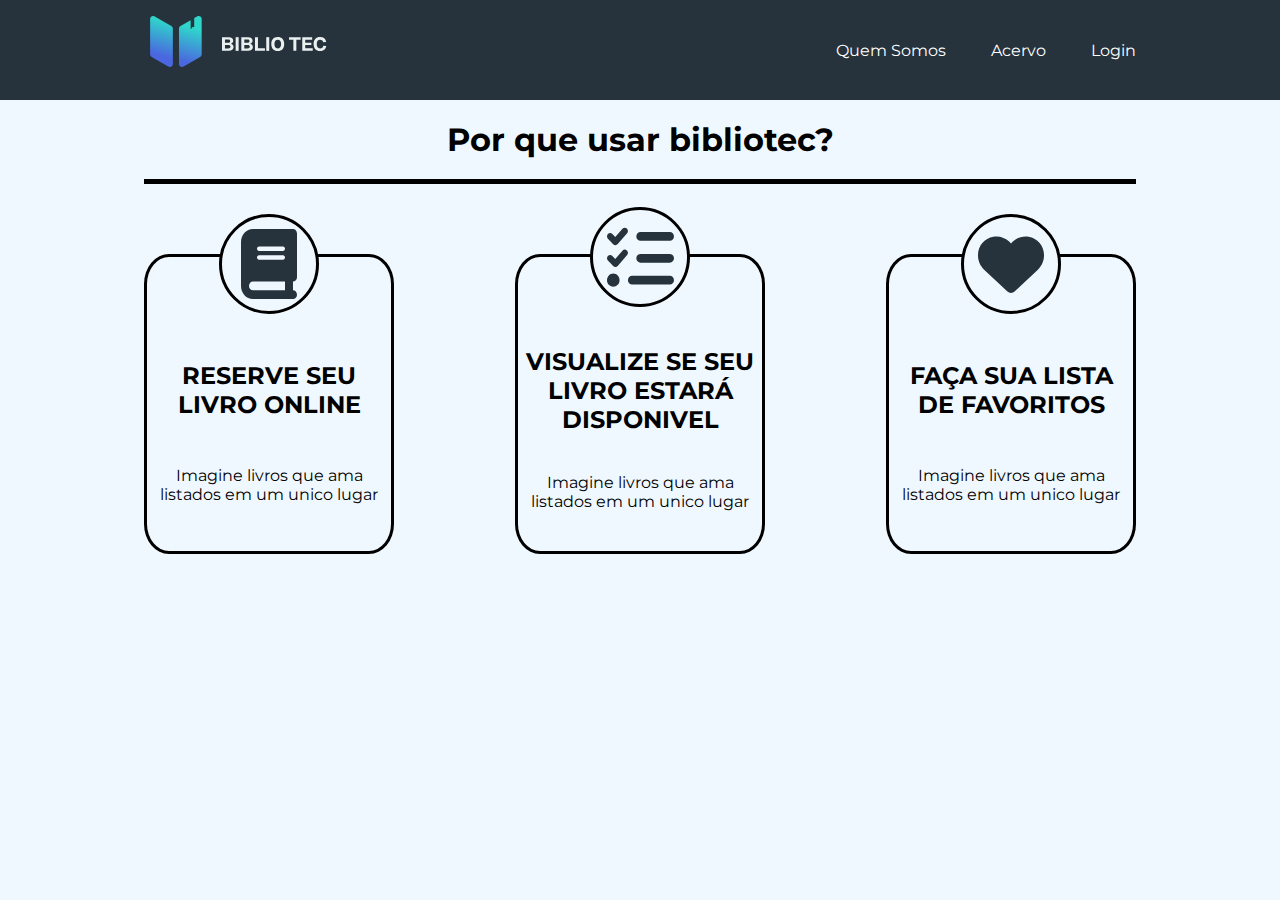
==== index.html @ 1a400de2 "BibliotecAtu" ====
<!DOCTYPE html>
<html lang="pt-BR">
<head>
    <meta charset="UTF-8">
    <meta name="viewport" content="width=device-width, initial-scale=1.0">
    <title>BIBLIOTEC</title>
    <link rel="stylesheet" href="css/home.css">
</head>
<body>
    <header> 
       
        <div class="layout-grid header-flex"> 
        <img src="imagem/logo-desktop.svg" alt="Livro aberto com o texto Bibliotec ao seu lado">

        <nav>
        <a href="">Quem Somos</a>
        <a href="">Acervo</a>
        <a href="">Login</a>
        </nav>
        </div>
    </header>

    <main>
<section class="layout-grid bibliotec-flex">
        <h1>Por que usar bibliotec?</h1>
        
    </div>
    
    
    <article>
        <div class="borda">
            <img src="imagem/book-solid.svg" alt="Reserve o livro">
        </div>
    <h2>RESERVE SEU LIVRO ONLINE</h2>
    <p>Imagine livros que ama listados em um unico lugar</p>
    </article>

    <article>
        <div class="borda">
            <img src="imagem/check-solid.svg" alt="visualize">
        </div>
    <h2>VISUALIZE SE SEU LIVRO ESTARÁ DISPONIVEL</h2>
    <p>Imagine livros que ama listados em um unico lugar</p>
    </article>

    <article>
        <div class="borda">
            <img src="imagem/heart-solid.svg" alt="favoritos">
        </div>
    <h2>FAÇA SUA LISTA DE FAVORITOS</h2>
    <p>Imagine livros que ama listados em um unico lugar</p>
    </article>
    
</section>

    

    </main>

    <footer>

    </footer>

</body>
</html>
---- css/home.css ----
@import url('https://fonts.googleapis.com/css2?family=Montserrat:ital,wght@0,100..900;1,100..900&display=swap');


*{
    margin: 0;
    padding: 0;
    box-sizing: border-box;
}

body{
    background-color: aliceblue;
    display:flex;
    flex-wrap: wrap;
    font-family: "Montserrat",system-ui;
}

header{
    background-color: #26333D;
    height: 100px;
    width: 100%;
    display: flex;
    justify-content: center;
    
}

header nav{
    width:300px;
    height:100%;
    display: flex;
    align-items: center;
    justify-content: space-between;
    border:;
}

nav a{
    color: white;
    text-decoration: none;
}

nav a:hover {
}

.layout-grid{
    margin:0 auto;
    border:  ;
    max-width: 992px;
    width: 100%;
}

.header-flex{
    display: flex;
    align-items: center;
    justify-content: space-between;
}

h1 {
    align-items: center;
    justify-content: space-between;
    text-align: center;
    border-bottom: 2px solid ;
    border-width: 5px;
    margin-bottom: 70px;
    margin-top: 20px;
    width: 100%;
    padding-bottom: 20px;
    font-family: "Montserrat", system-ui,
}

section{
    display: flex;
    text-align: center;
    flex-wrap: wrap;
    justify-content: space-between ;
}
main{
    width: 100%;
    height: 100px;
}

main article{
    height: 300px;
    width: 250px;
    box-sizing: border-box;
    border: 3px solid ;
    border-radius: 10%;
    display: flex;
    flex-direction: column;
    justify-content: space-evenly;
    align-items: center;
    
}


.bibliotec-flex{
    display: flex;
    flex-wrap: wrap;
    align-items: center;
    justify-content: space-between;
    border-top: -90;
    flex-wrap: wrap;
}

.borda {
    border-top: -120;
    border: 3px solid;
    border-radius: 100px;
    width: 100px;
    height: 100px;
    display: flex;
    align-items: center;
    justify-content: center;
    margin-top: -90px;
    background-color: aliceblue;
}

article div.borda{
    display: flex;
    justify-content: center;
}

.titulo{
    align-items: center;
    display: flex;
    justify-content: center;
    width: 100%;
}
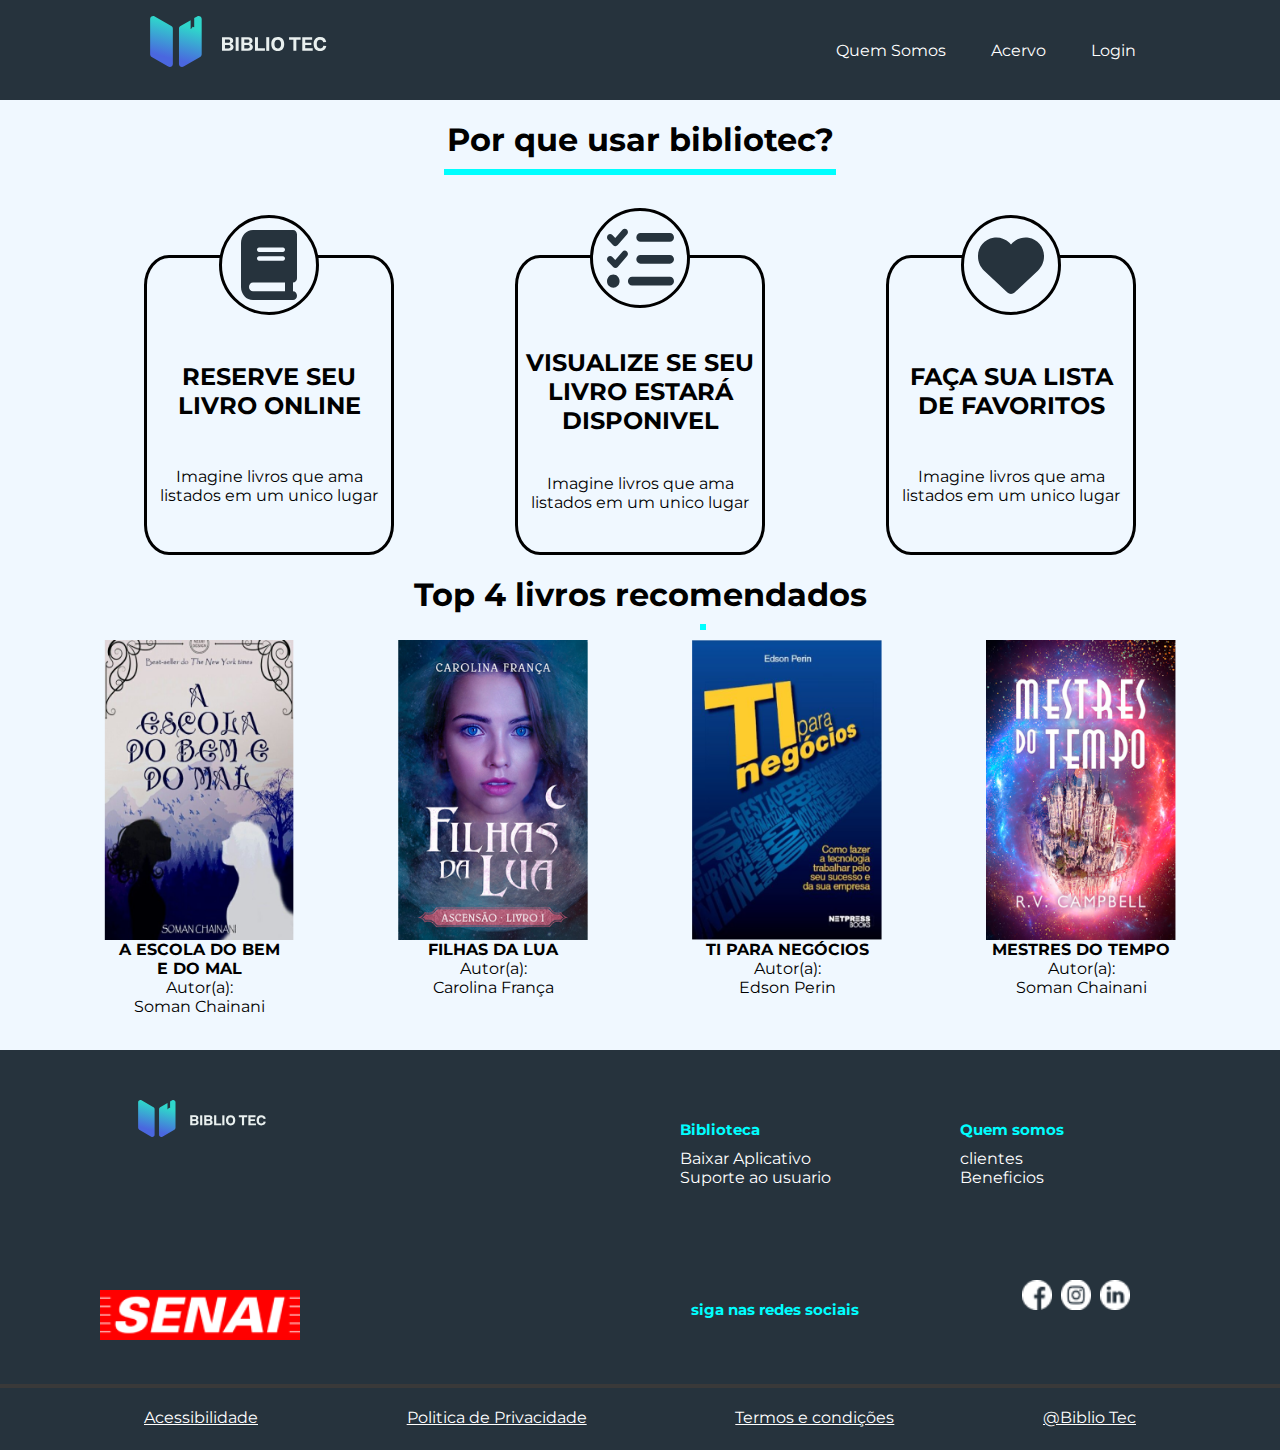
==== commit 7a539543: "atualizando biblio" ====
--- a/index.html
+++ b/index.html
@@ -1,65 +1,143 @@
 <!DOCTYPE html>
 <html lang="pt-BR">
+
 <head>
     <meta charset="UTF-8">
     <meta name="viewport" content="width=device-width, initial-scale=1.0">
     <title>BIBLIOTEC</title>
     <link rel="stylesheet" href="css/home.css">
 </head>
+
 <body>
-    <header> 
-       
-        <div class="layout-grid header-flex"> 
-        <img src="imagem/logo-desktop.svg" alt="Livro aberto com o texto Bibliotec ao seu lado">
+    <header>
 
-        <nav>
-        <a href="">Quem Somos</a>
-        <a href="">Acervo</a>
-        <a href="">Login</a>
-        </nav>
+        <div class="layout-grid header-flex">
+            <img src="./imagem/logo-desktop.svg" alt="Livro aberto com o texto Bibliotec ao seu lado">
+
+            <nav>
+                <a href="">Quem Somos</a>
+                <a href="">Acervo</a>
+                <a href="">Login</a>
+            </nav>
         </div>
     </header>
 
     <main>
-<section class="layout-grid bibliotec-flex">
-        <h1>Por que usar bibliotec?</h1>
-        
-    </div>
-    
-    
-    <article>
-        <div class="borda">
-            <img src="imagem/book-solid.svg" alt="Reserve o livro">
-        </div>
-    <h2>RESERVE SEU LIVRO ONLINE</h2>
-    <p>Imagine livros que ama listados em um unico lugar</p>
-    </article>
+        <section class="layout-grid bibliotec-flex">
+            <h1>Por que usar bibliotec?</h1>
+            <hr class="hrmenor">
 
-    <article>
-        <div class="borda">
-            <img src="imagem/check-solid.svg" alt="visualize">
-        </div>
-    <h2>VISUALIZE SE SEU LIVRO ESTARÁ DISPONIVEL</h2>
-    <p>Imagine livros que ama listados em um unico lugar</p>
-    </article>
 
-    <article>
-        <div class="borda">
-            <img src="imagem/heart-solid.svg" alt="favoritos">
-        </div>
-    <h2>FAÇA SUA LISTA DE FAVORITOS</h2>
-    <p>Imagine livros que ama listados em um unico lugar</p>
-    </article>
-    
-</section>
 
-    
+
+            <article>
+                <div class="borda">
+                    <img src="./imagem/book-solid.svg" alt="Reserve o livro">
+                </div>
+                <h2>RESERVE SEU LIVRO ONLINE</h2>
+                <p>Imagine livros que ama listados em um unico lugar</p>
+            </article>
+
+            <article>
+                <div class="borda">
+                    <img src="./imagem/check-solid.svg" alt="visualize">
+                </div>
+                <h2>VISUALIZE SE SEU LIVRO ESTARÁ DISPONIVEL</h2>
+                <p>Imagine livros que ama listados em um unico lugar</p>
+            </article>
+
+            <article>
+                <div class="borda">
+                    <img src="./imagem/heart-solid.svg" alt="favoritos">
+                </div>
+                <h2>FAÇA SUA LISTA DE FAVORITOS</h2>
+                <p>Imagine livros que ama listados em um unico lugar</p>
+            </article>
+        </section>
+
+        <section class="titulo">
+            <div>
+                <h1> Top 4 livros recomendados </h1>
+            </div>
+            <hr class="hrmaior">
+
+            <article class="favoritos">
+                <img src="./imagem/livro1.png" alt="livro1">
+                <h4>A ESCOLA DO BEM </h4>
+                <h4> E DO MAL </h4>
+                <p> Autor(a):</p>
+                <p> Soman Chainani</p>
+
+            </article>
+
+            <article class="favoritos">
+                <img src="./imagem/livro2.png" alt="livro2">
+                <h4> FILHAS DA LUA</h4>
+                <p> Autor(a):</p>
+                <p> Carolina França</p>
+            </article>
+
+            <article class="favoritos">
+                <img src="./imagem/livro3.png" alt="livro3">
+                <h4>TI PARA NEGÓCIOS</h4>
+                <p> Autor(a):</p>
+                <p> Edson Perin</p>
+            </article>
+
+            <article class="favoritos">
+                <img src="./imagem/livro4.png" alt="livro4">
+                <h4>MESTRES DO TEMPO</h4>
+                <p> Autor(a):</p>
+                <p> Soman Chainani</p>
+            </article>
+
+        </section>
+
 
     </main>
 
     <footer>
+        <div class="Layout-grid footer-flex">
+            
+                <div class="logo-footer">
+                    <img src="./imagem/logo-desktop.svg" alt="logo">
+                    <img src="./imagem/logo-senai-vermelho.png" alt="senailogo">
+                </div>
+                    <nav class="nav-footer">
+                        <div class="conteudo">
+                            <h1>Biblioteca</h5>
+                            <p>Baixar Aplicativo</p>
+                            <p> Suporte ao usuario</p>
+                        </div>
 
+                        <div class="conteudoS">
+                            <h1> Quem somos</h5>
+                            <p> clientes</p>
+                            <p>Beneficios</p> 
+                        </div>
+
+                        <div class="navSiga">
+                            <h1>siga nas redes sociais</p>
+                        </div>
+                        <div class="navIMG">
+                            <img src="./imagem/facebook-icon.png" alt="">
+                            <img src="imagem/instagram-icon.png" alt="">
+                            <img src="imagem/linkedin-icon.png" alt="">
+                        </div>
+                    </nav>
+        </div>
+
+        <hr>
+
+        <section class="layout-grid link">
+            <a class="link" href="#">Acessibilidade</a>
+            <a class="link" href ="#">Politica de Privacidade</a>
+            <a class="link" href ="#">Termos e condições</a>
+            <a class="link" href ="#">@Biblio Tec</a>
+        </section>
     </footer>
 
+
 </body>
+
 </html>--- a/css/home.css
+++ b/css/home.css
@@ -1,4 +1,3 @@
-
 @import url('https://fonts.googleapis.com/css2?family=Montserrat:ital,wght@0,100..900;1,100..900&display=swap');
 
 
@@ -30,7 +29,6 @@
     display: flex;
     align-items: center;
     justify-content: space-between;
-    border:;
 }
 
 nav a{
@@ -38,12 +36,13 @@
     text-decoration: none;
 }
 
-nav a:hover {
+footer a:hover {
+    color: white;
+    text-decoration: none;
 }
 
 .layout-grid{
     margin:0 auto;
-    border:  ;
     max-width: 992px;
     width: 100%;
 }
@@ -54,31 +53,55 @@
     justify-content: space-between;
 }
 
+.footer-flex {
+    display: flex;
+    align-items: center;
+    justify-content: space-between;
+    margin-top: 50px;
+    margin-right: 150px;
+    margin-left: 100px;
+}
+
 h1 {
-    align-items: center;
-    justify-content: space-between;
+    width: 100%;
+    
+    margin-bottom: 10px; /* Adjust margin as needed */
+    margin-top: 20px;
+    font-family: "Montserrat", system-ui;
+}
+.titulo{
+    width: 100%;
+}
+
+.hrmenor{
+    border:  3px solid aqua;
+    box-sizing: border-box;
+    width: 100%;
+    margin-left: 300px;
+    margin-right: 300px;
+}
+.hrmaior{
+    border:  3px solid aqua;
+    box-sizing: border-box;
+    width: 100%;
+    margin-left: 700px;
+    margin-right: 700px;
+}
+
+
+section{
+    display: flex;
     text-align: center;
-    border-bottom: 2px solid ;
-    border-width: 5px;
-    margin-bottom: 70px;
-    margin-top: 20px;
-    width: 100%;
-    padding-bottom: 20px;
-    font-family: "Montserrat", system-ui,
-}
-
-section{
-    display: flex;
-    text-align: center;
     flex-wrap: wrap;
     justify-content: space-between ;
 }
 main{
     width: 100%;
-    height: 100px;
-}
-
-main article{
+    height: 950px;
+}
+
+.bibliotec-flex article{
+    margin-top: 80px;
     height: 300px;
     width: 250px;
     box-sizing: border-box;
@@ -99,6 +122,7 @@
     justify-content: space-between;
     border-top: -90;
     flex-wrap: wrap;
+    width: 100%;
 }
 
 .borda {
@@ -120,9 +144,125 @@
 }
 
 .titulo{
-    align-items: center;
-    display: flex;
-    justify-content: center;
-    width: 100%;
-}
-
+   /* align-items: center;*/
+    display: flex;
+    justify-content: space-evenly;
+    width: 100%;
+
+}
+
+.livroLayoutGrid{
+    
+        margin:0 auto;
+        max-width: 992px;
+        width: 100%;
+}
+
+h3 {
+
+    margin-top: 130px;
+    margin-bottom:80px ;
+    width: 100%;
+    height: 100%;
+    font-family: "Montserrat", system-ui;
+    display: flex;
+    justify-content: center;
+    align-items: center;
+}
+
+.recomendados-flex{
+    display: flex;
+    width: 100%;
+    flex-wrap: wrap;
+    justify-content: space-between;
+}
+     
+.recomendados-flex .favoritos {
+    text-align: center;
+    display: flex;
+    flex-direction: column;
+    justify-content: space-between;
+   
+}
+
+.favoritos img {
+    
+    width: 190px;
+    height: 300px;
+    display: flex;
+    margin-top: 10px;
+   
+}
+
+footer{
+    background-color: #26333D;
+    height: 400px;
+    width: 100%;
+}
+
+.conteudo{
+        height: 70%;
+        width: 170px;
+        margin-right: 50px;
+}
+
+.logo-footer {
+    border: 2px;
+    height: 240px;
+    width: 240px;
+    display: flex;
+    flex-direction: column;
+    justify-content: space-between;
+}
+
+.nav-footer {
+    width: 450px;
+    height: 240px;
+    border: 3px;
+    display: flex;
+    justify-content: space-between;
+    flex-wrap: wrap;
+}
+
+footer img{
+    height:50px ;
+    width: 200px;
+    
+    flex-direction: column ;
+}
+
+.conteudoS{
+        height: 70%;
+        width: 170px;
+}
+
+.navSiga{
+    margin-left:11px;
+    display: flex;
+    justify-content: space-between;
+}
+.navIMG img {
+    height: 30px;
+    width: 30px;
+    margin-left: 5px;
+}
+
+footer h1{
+    color: aqua;
+    font-size: 15px;
+}
+
+footer hr {
+    border: 2px solid rgb(57, 57, 57);
+    margin-top: 44px;
+}
+
+.link{
+    display: flex;
+    justify-content: space-between;
+    margin-top: 10px;
+    color: white;
+}
+ footer p {
+    color: white;
+}
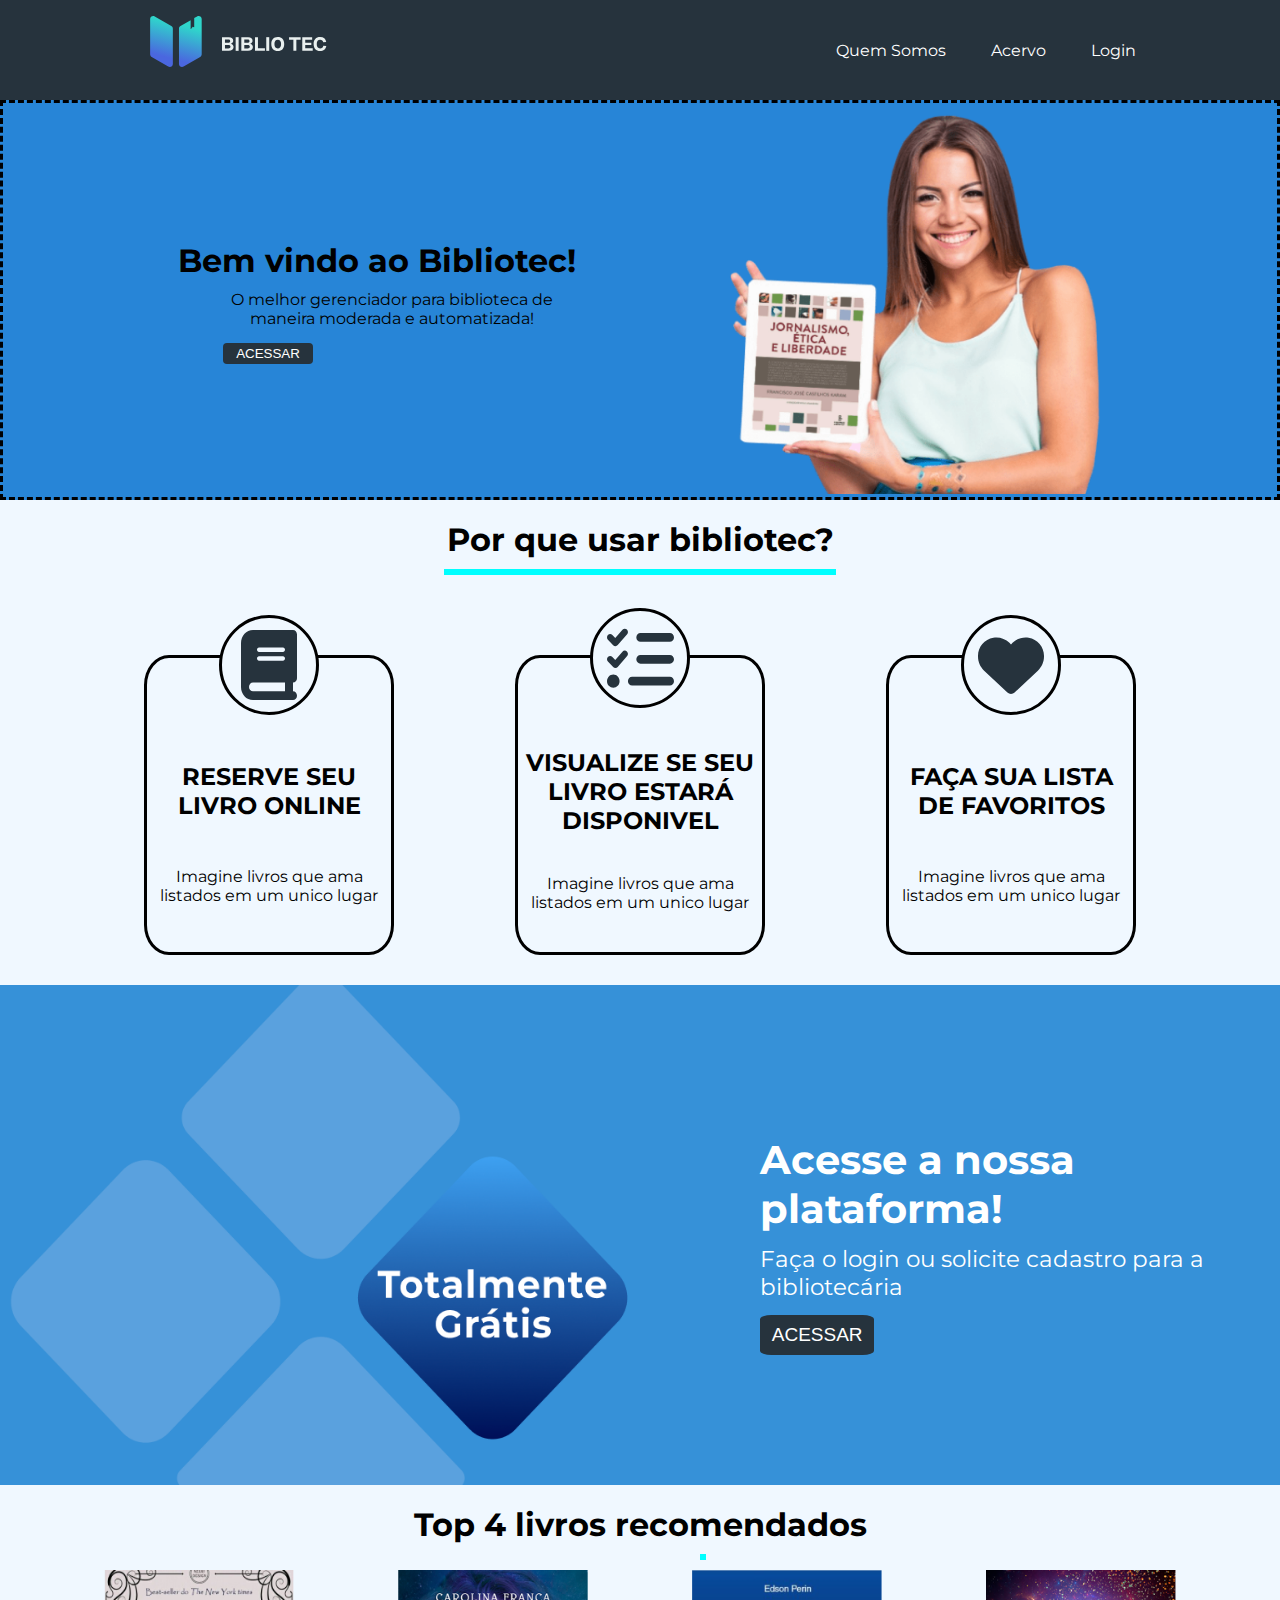
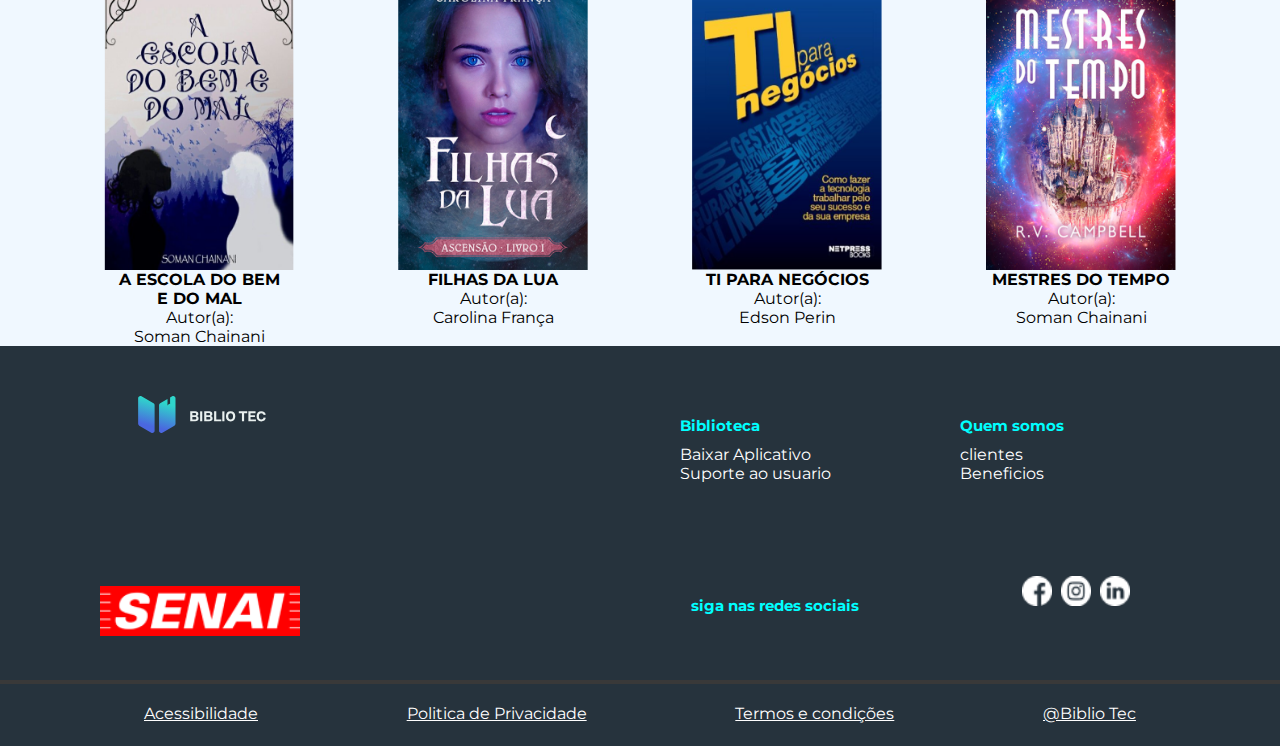
==== commit c0d88f49: "AtualizandoBibliotec" ====
--- a/index.html
+++ b/index.html
@@ -13,7 +13,6 @@
 
         <div class="layout-grid header-flex">
             <img src="./imagem/logo-desktop.svg" alt="Livro aberto com o texto Bibliotec ao seu lado">
-
             <nav>
                 <a href="">Quem Somos</a>
                 <a href="">Acervo</a>
@@ -23,6 +22,20 @@
     </header>
 
     <main>
+        <section class="banner">
+            <div class="layout-grid banner-flex">
+                <div class="banner-info">
+                    <h1>Bem vindo ao Bibliotec!</h1>
+                    <p>O melhor gerenciador para biblioteca de <br>
+                         maneira moderada e automatizada!</p>
+                    <button>ACESSAR</button>
+                </div>
+                <img src="imagem/banner-mulher-livro.png" alt="sla">
+            </div>
+        </section>
+
+
+
         <section class="layout-grid bibliotec-flex">
             <h1>Por que usar bibliotec?</h1>
             <hr class="hrmenor">
@@ -54,6 +67,15 @@
                 <p>Imagine livros que ama listados em um unico lugar</p>
             </article>
         </section>
+
+        <div class="totalmente">
+            <img src="imagem/totalmente-gratis.png" alt="">
+            <article>
+            <h1>Acesse a nossa plataforma!</h1>
+            <p>Faça o login ou solicite cadastro para a bibliotecária</p>
+            <button>ACESSAR</button>
+        </article>
+        </div>
 
         <section class="titulo">
             <div>
@@ -93,47 +115,48 @@
 
         </section>
 
+        
 
     </main>
 
     <footer>
         <div class="Layout-grid footer-flex">
-            
-                <div class="logo-footer">
-                    <img src="./imagem/logo-desktop.svg" alt="logo">
-                    <img src="./imagem/logo-senai-vermelho.png" alt="senailogo">
+
+            <div class="logo-footer">
+                <img src="./imagem/logo-desktop.svg" alt="logo">
+                <img src="./imagem/logo-senai-vermelho.png" alt="senailogo">
+            </div>
+            <nav class="nav-footer">
+                <div class="conteudo">
+                    <h1>Biblioteca</h5>
+                        <p>Baixar Aplicativo</p>
+                        <p> Suporte ao usuario</p>
                 </div>
-                    <nav class="nav-footer">
-                        <div class="conteudo">
-                            <h1>Biblioteca</h5>
-                            <p>Baixar Aplicativo</p>
-                            <p> Suporte ao usuario</p>
-                        </div>
 
-                        <div class="conteudoS">
-                            <h1> Quem somos</h5>
-                            <p> clientes</p>
-                            <p>Beneficios</p> 
-                        </div>
+                <div class="conteudoS">
+                    <h1> Quem somos</h5>
+                        <p> clientes</p>
+                        <p>Beneficios</p>
+                </div>
 
-                        <div class="navSiga">
-                            <h1>siga nas redes sociais</p>
-                        </div>
-                        <div class="navIMG">
-                            <img src="./imagem/facebook-icon.png" alt="">
-                            <img src="imagem/instagram-icon.png" alt="">
-                            <img src="imagem/linkedin-icon.png" alt="">
-                        </div>
-                    </nav>
+                <div class="navSiga">
+                    <h1>siga nas redes sociais</p>
+                </div>
+                <div class="navIMG">
+                    <img src="./imagem/facebook-icon.png" alt="">
+                    <img src="imagem/instagram-icon.png" alt="">
+                    <img src="imagem/linkedin-icon.png" alt="">
+                </div>
+            </nav>
         </div>
 
         <hr>
 
         <section class="layout-grid link">
             <a class="link" href="#">Acessibilidade</a>
-            <a class="link" href ="#">Politica de Privacidade</a>
-            <a class="link" href ="#">Termos e condições</a>
-            <a class="link" href ="#">@Biblio Tec</a>
+            <a class="link" href="#">Politica de Privacidade</a>
+            <a class="link" href="#">Termos e condições</a>
+            <a class="link" href="#">@Biblio Tec</a>
         </section>
     </footer>
 
--- a/css/home.css
+++ b/css/home.css
@@ -88,6 +88,12 @@
     margin-right: 700px;
 }
 
+.ohr{
+    border: 3px solid aqua;
+    box-sizing: border-box;
+    width: 80%;
+    margin-left: 50px;
+}
 
 section{
     display: flex;
@@ -97,7 +103,7 @@
 }
 main{
     width: 100%;
-    height: 950px;
+    height: auto;
 }
 
 .bibliotec-flex article{
@@ -266,3 +272,100 @@
  footer p {
     color: white;
 }
+
+.banner{
+    width: 100%;
+    height: 400px;
+    border: 3px dashed black;
+    background-color: #2785d7;
+}
+.banner img{
+    width: 42%;
+    height: 388px;
+
+}
+
+.banner-info{
+    width: 50%;
+    height: 40%;
+    display: flex;
+    flex-direction: column;
+    justify-content: center;
+    align-items: center;
+}
+.banner-info p{margin: top 10px ;}
+
+
+
+section.banner{
+    display: flex;
+    justify-content: space-between;
+}
+
+.banner-flex{
+    display: flex;
+    align-items: center;
+    justify-content: space-between;
+
+}
+
+div.banner-info h1{
+    margin-right: 6%;
+}
+
+div.banner-info button {
+    margin-bottom: 3%;
+    margin-top: 3%;
+    margin-right: 50%;
+    background-color: #26333D;
+    border-radius: 4px;
+    width: 90px;
+    height: 30px;
+    border: none;
+    color: white;
+}
+
+
+div.totalmente img{
+    width: 50%;
+}
+
+.totalmente{
+    background-color: #3691d8;
+    display: flex;
+    margin-top: 30px;
+    height: 500px;
+}
+
+.totalmente article {
+    height: 500px;
+    width: 50%;
+    display: flex;
+    flex-direction: column;
+    justify-content: center;
+    align-items: flex-start;
+    margin-left: 120px;
+}
+
+.totalmente article h1 {
+    color: white;
+    font-size: 40px;
+    height: 100px;
+}
+
+.totalmente article p {
+    color: white;
+    font-size: 23px;
+    height: 60px;
+}
+
+.totalmente article button {
+    margin-top: 10px;
+    background-color: #26333D;
+    color: white;
+    border: none;
+    height: 8%;
+    width: 22%;
+    border-radius: 10%;
+    font-size: 19px;
+}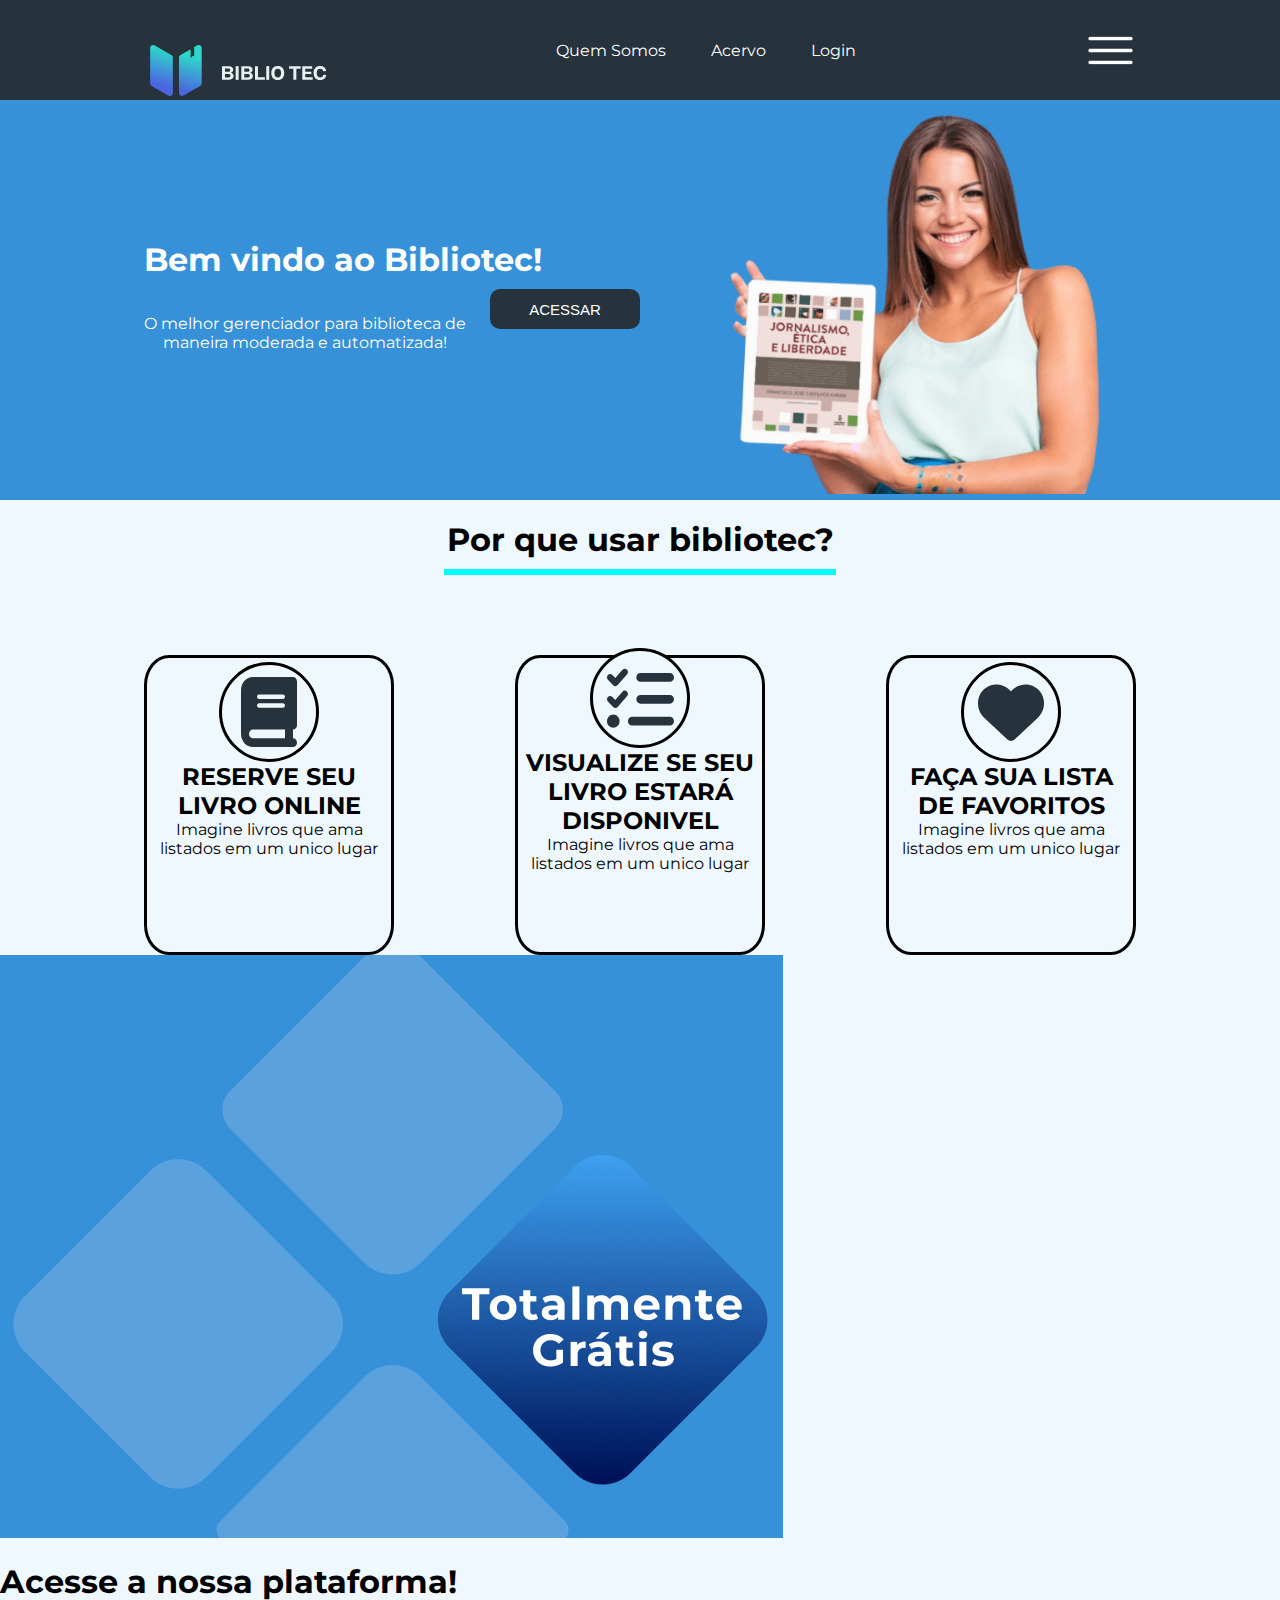
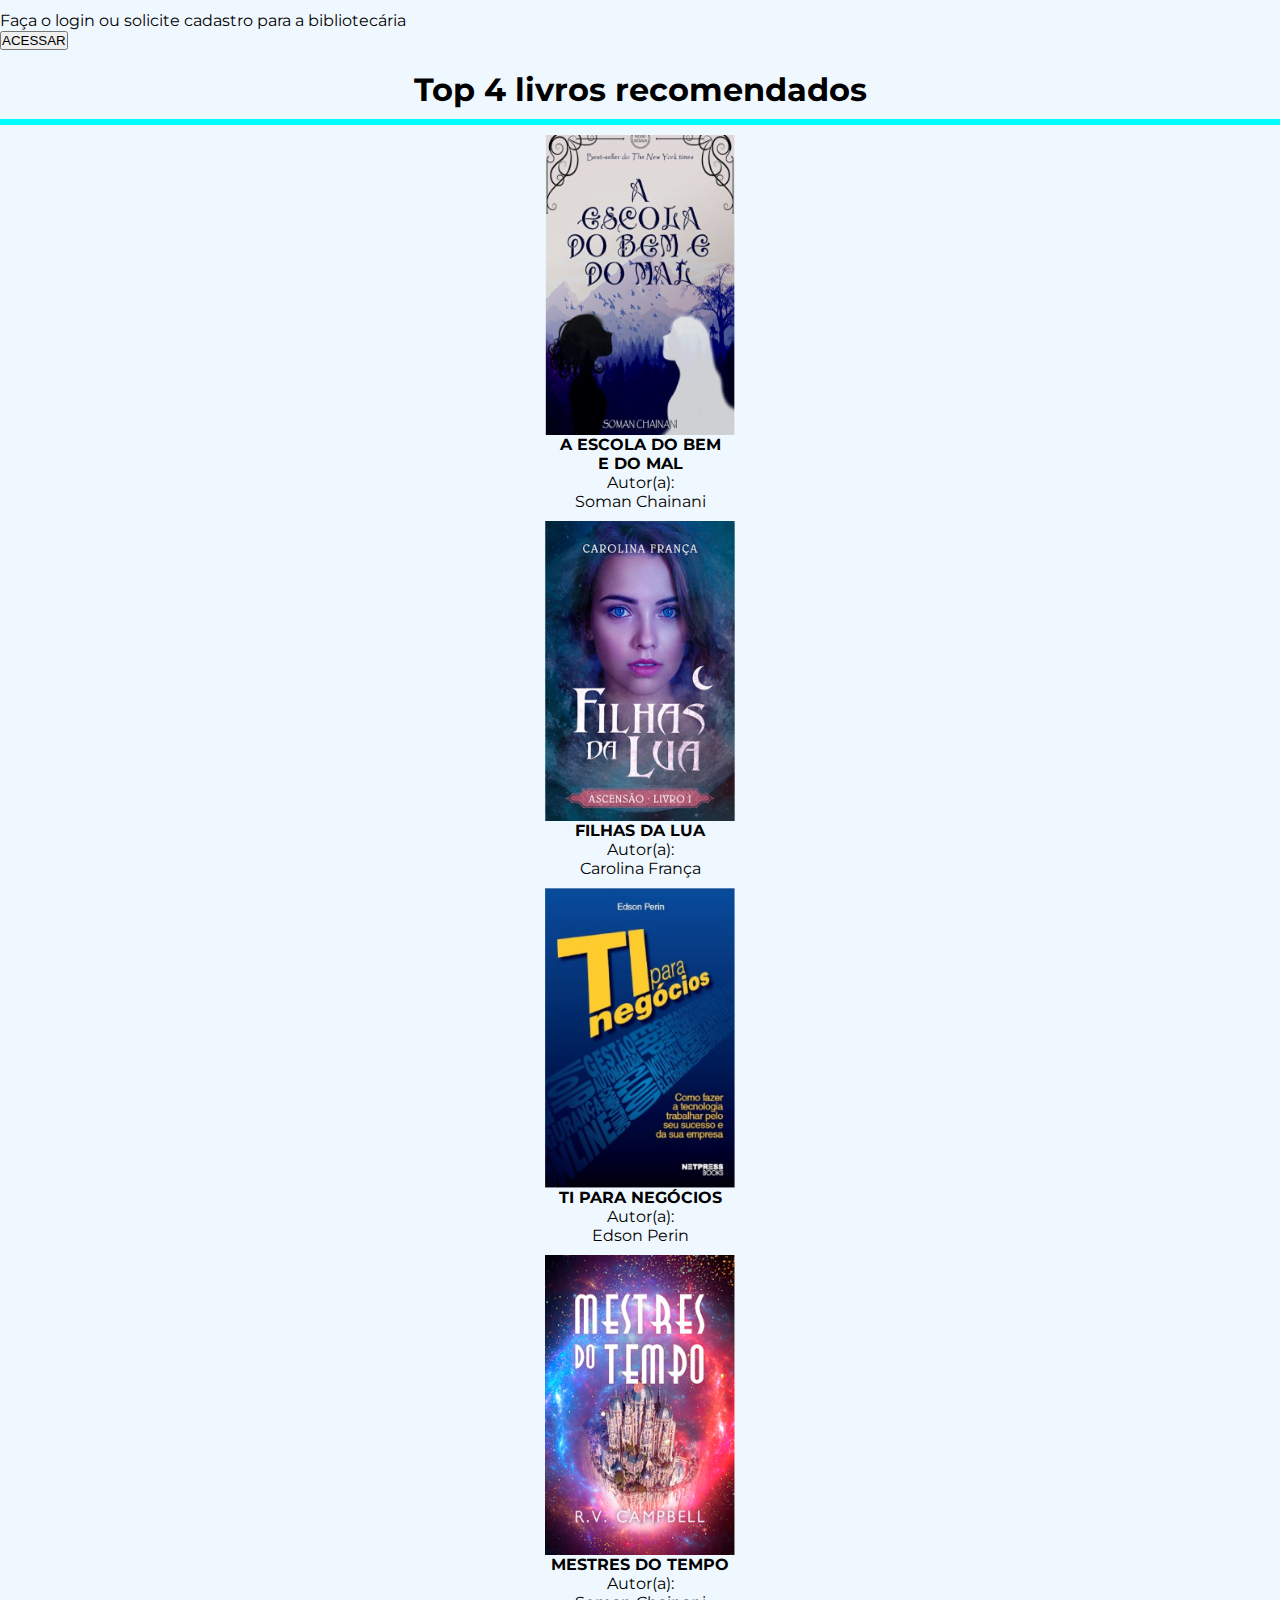
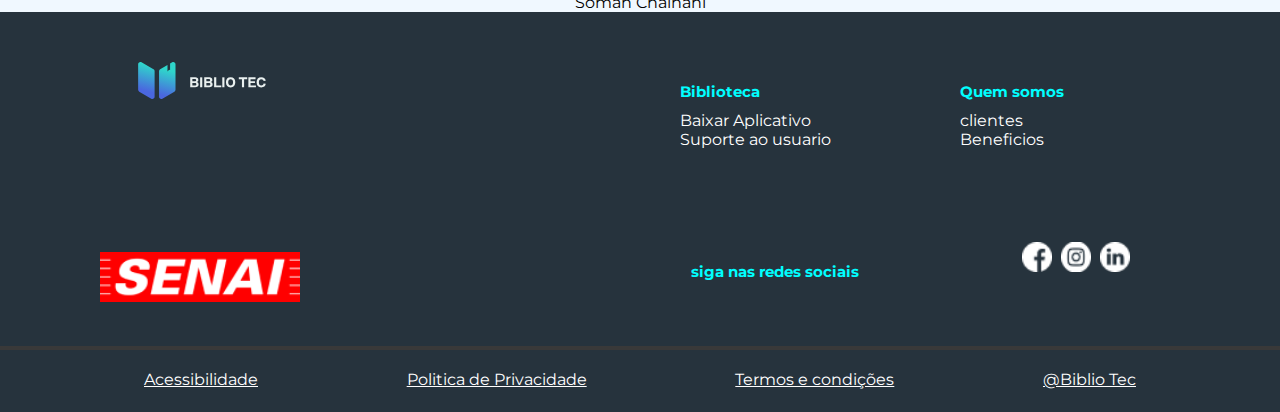
==== commit 62d2253e: "Atualizando" ====
--- a/index.html
+++ b/index.html
@@ -12,13 +12,18 @@
     <header>
 
         <div class="layout-grid header-flex">
-            <img src="./imagem/logo-desktop.svg" alt="Livro aberto com o texto Bibliotec ao seu lado">
-            <nav>
+            <div class="imagemlogo">
+            <img src="./imagem/logo-desktop.svg" alt="Livro aberto com o texto Bibliotec ao seu lado"></div>
+            <nav id="menu" class="menu">
                 <a href="">Quem Somos</a>
                 <a href="">Acervo</a>
                 <a href="">Login</a>
             </nav>
+        <img src="./imagem/menu-hamburger.png" alt="Hamburguerzinho">
+    
         </div>
+
+        
     </header>
 
     <main>
@@ -160,7 +165,10 @@
         </section>
     </footer>
 
-
+<script>function mostrarMenu(){
+    document.getElementById("menu").classList.toggle("mostrar-menu");
+}
+</script>
 </body>
 
 </html>--- a/css/home.css
+++ b/css/home.css
@@ -88,12 +88,6 @@
     margin-right: 700px;
 }
 
-.ohr{
-    border: 3px solid aqua;
-    box-sizing: border-box;
-    width: 80%;
-    margin-left: 50px;
-}
 
 section{
     display: flex;
@@ -101,6 +95,9 @@
     flex-wrap: wrap;
     justify-content: space-between ;
 }
+/* section.titulo {
+    
+} */
 main{
     width: 100%;
     height: auto;
@@ -273,99 +270,174 @@
     color: white;
 }
 
-.banner{
+.banner {
     width: 100%;
     height: 400px;
-    border: 3px dashed black;
-    background-color: #2785d7;
-}
-.banner img{
+    /* border: 3px dashed black; */
+    background-color: #3691d8;
+}
+
+.banner img {
     width: 42%;
     height: 388px;
-
-}
-
-.banner-info{
+}
+
+.banner-info {
     width: 50%;
     height: 40%;
     display: flex;
+    justify-content: space-between;
+    flex-wrap: wrap;
+    align-items: flex-start;
+    
+    
+}
+
+.banner-info p{
+    color: white;
+    margin-top: 25px;
+    margin-bottom: 40px;
+
+    
+}
+
+.banner h1 {
+    color: white;
+    display: flex;
+    justify-content: flex-start;
+}
+
+
+
+
+.banner-flex {
+    display: flex;
+    justify-content: space-between;
+    align-items: center ;
+}
+
+.banner-info button, .totalmente-gratis button {
+    background-color: #26333D;
+    color: white;
+    font-size: 15px;
+    height: 40px;
+    width: 150px;
+    padding: 10px 20px 10px 20px;
+    border-radius: 10px;
+    border: none;
+    text-transform: uppercase;
+}
+
+.totalmente-gratis img {
+    width: 440px;
+    align-self: flex-end;
+}
+
+.totalmente-gratis {
+    /* border: 3px solid red; */
+    margin-top: 3%;
+    background-color: #3691d8;
+    height: 330px;
+}
+
+.totalmente-flex {
+    justify-content: space-between;
+    align-items: center;
+    display: flex;
+    /* border: 2px solid red; */
+}
+
+.totalmente-gratis article {
+    border: 3px solid red;
+  
+    display: flex;
+    justify-content: space-between;
+    color: white;
+    width: 50%;
+    display: flex;
+    justify-content: center;
     flex-direction: column;
-    justify-content: center;
-    align-items: center;
-}
-.banner-info p{margin: top 10px ;}
-
-
-
-section.banner{
-    display: flex;
-    justify-content: space-between;
-}
-
-.banner-flex{
-    display: flex;
-    align-items: center;
-    justify-content: space-between;
-
-}
-
-div.banner-info h1{
-    margin-right: 6%;
-}
-
-div.banner-info button {
-    margin-bottom: 3%;
-    margin-top: 3%;
-    margin-right: 50%;
-    background-color: #26333D;
-    border-radius: 4px;
-    width: 90px;
-    height: 30px;
-    border: none;
-    color: white;
-}
-
-
-div.totalmente img{
-    width: 50%;
-}
-
-.totalmente{
-    background-color: #3691d8;
-    display: flex;
-    margin-top: 30px;
-    height: 500px;
-}
-
-.totalmente article {
-    height: 500px;
-    width: 50%;
-    display: flex;
-    flex-direction: column;
-    justify-content: center;
     align-items: flex-start;
-    margin-left: 120px;
-}
-
-.totalmente article h1 {
-    color: white;
-    font-size: 40px;
-    height: 100px;
-}
-
-.totalmente article p {
-    color: white;
-    font-size: 23px;
-    height: 60px;
-}
-
-.totalmente article button {
-    margin-top: 10px;
-    background-color: #26333D;
-    color: white;
-    border: none;
-    height: 8%;
-    width: 22%;
-    border-radius: 10%;
-    font-size: 19px;
-}+}
+
+.totalmente-gratis h2 {
+    font-size: 25px;
+    margin-left: 15px;
+}
+
+
+.totalmente-gratis p {
+    font-size: 20px;
+    margin-left: 15px;
+}
+
+
+/* SMARTPHONE */
+@media screen  and (max-width: 992px) {
+    
+        .bibliotec-flex  {
+            display: flex;
+            flex-wrap: wrap;
+            /* flex-direction: column; */
+            width: 100%;
+            align-items: center;
+            justify-content: center;}
+            .menu{
+            position: fixed;
+            top: 100px;
+            left: -60%;
+            z-index: 10;
+
+            width:60%;
+            height:100%;
+            background-color: black;
+}
+nav.menuh{
+    display: block;
+}
+
+div.header-flex nav{
+    display: none;
+}
+
+}
+    
+        .bibliotec-flex article {
+            display: flex;
+            justify-content: center;
+            align-self: center;
+            
+        }
+    
+        .bibliotec-flex h1 {
+            align-items: center;
+        }
+    
+        .totalmente-flex img {
+            width: 10px;
+            height: 10px;
+        
+    }
+
+    .titulo {
+        display: flex;
+        flex-wrap: nowrap;
+        flex-direction: column;
+        align-self: center;
+        justify-content: center;
+        align-items: center;
+    }
+
+    
+     /* .favoritos {
+        display: flex;
+        flex-direction: column;
+        align-items: center;
+    } */
+
+
+
+.imagemlogo{
+    height:10px;
+}
+
